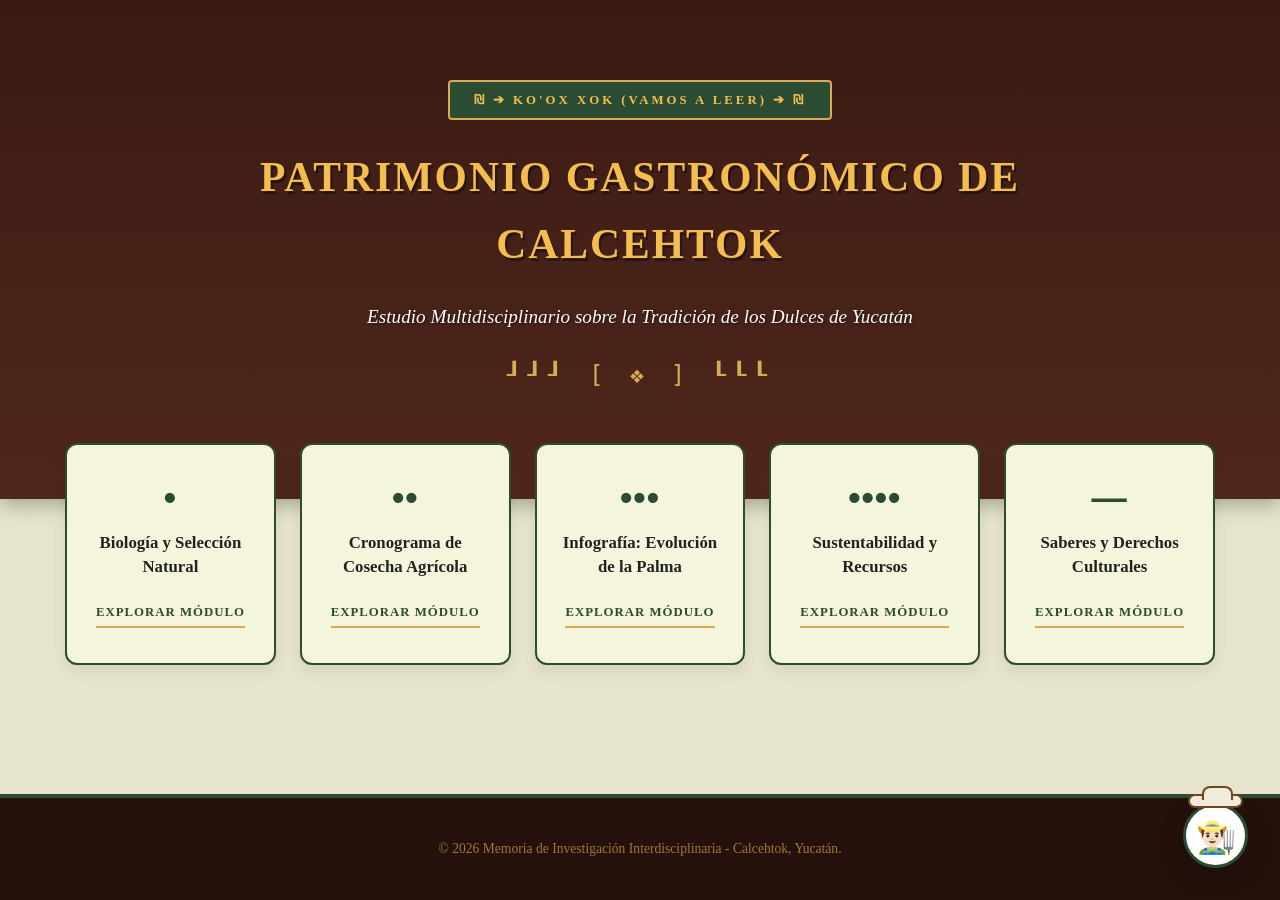
==== index.html @ 8e2a1af3 "Add files via upload" ====
<!DOCTYPE html>
<html lang="es">
<head>
    <meta charset="UTF-8">
    <meta name="viewport" content="width=device-width, initial-scale=1.0">
    <title>Patrimonio Gastronómico de Calcehtok</title>
    <link rel="stylesheet" href="estilos.css">
</head>
<body>

    <header>
        <h1>Patrimonio Gastronómico de Calcehtok</h1>
        <p>Estudio Multidisciplinario sobre la Tradición de los Dulces de Yucatán</p>
    </header>

    <!-- 🗺️ MENÚ DE ATAJOS CON NUMERACIÓN DE PUNTOS Y BARRAS MAYAS -->
    <main class="shortcuts-menu">
        
        <!-- ATAJO 1 -->
        <a href="biologia.html" class="shortcut-item">
            <div class="shortcut-info">
                <div class="shortcut-num">  •  </div>
                <div class="shortcut-title">Biología y Selección Natural</div>
            </div>
            <div class="shortcut-btn">Explorar Módulo</div>
        </a>

        <!-- ATAJO 2 -->
        <a href="cronograma.html" class="shortcut-item">
            <div class="shortcut-info">
                <div class="shortcut-num"> •• </div>
                <div class="shortcut-title">Cronograma de Cosecha Agrícola</div>
            </div>
            <div class="shortcut-btn">Explorar Módulo</div>
        </a>

        <!-- ATAJO 3 -->
        <a href="infografia.html" class="shortcut-item">
            <div class="shortcut-info">
                <div class="shortcut-num"> ••• </div>
                <div class="shortcut-title">Infografía: Evolución de la Palma</div>
            </div>
            <div class="shortcut-btn">Explorar Módulo</div>
        </a>

        <!-- ATAJO 4 -->
        <a href="sustentabilidad.html" class="shortcut-item">
            <div class="shortcut-info">
                <div class="shortcut-num">••••</div>
                <div class="shortcut-title">Sustentabilidad y Recursos</div>
            </div>
            <div class="shortcut-btn">Explorar Módulo</div>
        </a>

        <!-- ATAJO 5 -->
        <a href="comunidad.html" class="shortcut-item">
            <div class="shortcut-info">
                <div class="shortcut-num">  —  </div>
                <div class="shortcut-title">Saberes y Derechos Culturales</div>
            </div>
            <div class="shortcut-btn">Explorar Módulo</div>
        </a>

    </main>

    <!-- 🤠 ASISTENTE VIRTUAL: EL MESTIZO YUCATECO -->
    <div class="asistente-yucateco-container">
        <div class="bocadillo-yucateco" id="bocadillo-yucateco">
            <h4>¡Malas tardes, puruxón! 👋🤠</h4>
            <p>¡Bomborota de proyecto te aventaste! Soy tu compadre de Calcehtok. Aquí abajo organicé todos tus puntos bien chulos con el sistema de numeración de nuestros ancestros mayas.</p>
            <p style="margin-top: 0.5rem; font-size: 0.85rem; color: #6e4720;"><em>¡Haz clic en un módulo para empezar a boxear el conocimiento!</em></p>
        </div>
        <div class="avatar-yucateco" onclick="toggleYucateco()">
            <div class="sombrero-jipi"></div>
            <div class="guayabera-face">👨🏻‍🌾</div>
        </div>
    </div>

    <footer>
        <p>© 2026 Memoria de Investigación Interdisciplinaria - Calcehtok, Yucatán.</p>
    </footer>

    <script>
        function toggleYucateco() {
            var b = document.getElementById('bocadillo-yucateco');
            b.style.display = b.style.display === "block" ? "none" : "block";
        }
        // Se abre automáticamente a los 2 segundos para llamar la atención
        setTimeout(() => {
            document.getElementById('bocadillo-yucateco').style.display = 'block';
        }, 1500);
    </script>
</body>
</html>
---- estilos.css ----
/* CLON DEL ESTILO PREMUM + TOQUE MAYA YUCATECO */
:root {
    --header-gradient: linear-gradient(to bottom, #391a13, #50271c); 
    --gold-text: #f3be4e;         
    --gold-muted: #d9ab55;        
    --bg-cream: #e6e5cb;          
    --card-bg: #f5f4dc;           
    --border-green: #2b4c33;      /* Verde selva maya más vivo */
    --text-dark: #222222;         
    --transition: all 0.3s cubic-bezier(0.25, 0.8, 0.25, 1);
}

@import url('https://fonts.googleapis.com/css2?family=Cinzel:wght@700;900&family=Lora:ital,wght@0,500;0,700;1,400&display=swap');

* {
    box-sizing: border-box;
    margin: 0;
    padding: 0;
}

body {
    background-color: var(--bg-cream);
    color: var(--text-dark);
    font-family: 'Lora', Georgia, serif;
    line-height: 1.6;
    display: flex;
    flex-direction: column;
    min-height: 100vh;
}

/* HEADER CON GRECA GEOMÉTRICA MAYA */
header {
    background: var(--header-gradient);
    text-align: center;
    padding: 5rem 1.5rem 6.5rem 1.5rem;
    position: relative;
    box-shadow: 0 5px 20px rgba(0,0,0,0.3);
}

/* Cintillo flotante estilo herencia */
header::before {
    content: "₪ ➔ KO'OX XOK (VAMOS A LEER) ➔ ₪";
    display: inline-block;
    background-color: var(--border-green);
    color: var(--gold-text);
    font-family: 'Cinzel', serif;
    font-size: 0.8rem;
    font-weight: bold;
    letter-spacing: 3px;
    padding: 0.5rem 1.5rem;
    margin-bottom: 1.5rem;
    border-radius: 4px;
    border: 2px solid var(--gold-muted);
}

header h1 {
    font-family: 'Cinzel', serif;
    font-size: 2.6rem;
    color: var(--gold-text);
    text-transform: uppercase;
    letter-spacing: 2px;
    max-width: 900px;
    margin: 0 auto;
    text-shadow: 2px 3px 0px rgba(0,0,0,0.4);
}

/* 🧱 GARABATO / GRECA MAYA DE TRADICIÓN (Estilo ruinas Puuc) */
header::after {
    content: "┚┚┚ [ ❖ ] ┖┖┖";
    display: block;
    font-family: monospace;
    font-size: 1.5rem;
    color: var(--gold-muted);
    letter-spacing: 6px;
    margin-top: 1.5rem;
}

header p {
    font-style: italic;
    font-size: 1.2rem;
    color: #ffffff;
    max-width: 750px;
    margin: 1.5rem auto 0 auto;
    text-shadow: 1px 1px 2px rgba(0,0,0,0.5);
}

/* 🗺️ TABLERO DE ATAJOS EN COLUMNAS */
.shortcuts-menu {
    max-width: 1150px;
    width: 92%;
    margin: -3.5rem auto 4rem auto; 
    display: grid;
    grid-template-columns: repeat(auto-fit, minmax(210px, 1fr));
    gap: 1.5rem;
    z-index: 10;
}

/* TARJETAS RÚSTICAS DE ALTO IMPACTO */
.shortcut-item {
    background: var(--card-bg);
    border: 2px solid var(--border-green);
    border-radius: 12px;
    padding: 2.2rem 1.2rem;
    text-decoration: none;
    color: var(--text-dark);
    display: flex;
    flex-direction: column;
    align-items: center;
    text-align: center;
    justify-content: space-between;
    box-shadow: 0 6px 15px rgba(0,0,0,0.08);
    transition: var(--transition);
    position: relative;
}

.shortcut-item:hover {
    transform: translateY(-8px);
    box-shadow: 0 15px 25px rgba(57, 26, 19, 0.2);
    background: #fffdf0;
}

/* Detalle de garabato en las esquinas superiores de la tarjeta al hacer hover */
.shortcut-item:hover::before {
    content: "𒁂";
    position: absolute;
    top: 5px;
    left: 10px;
    font-size: 0.8rem;
    color: var(--gold-muted);
}

.shortcut-info {
    display: flex;
    flex-direction: column;
    align-items: center;
    width: 100%;
}

/* El número maya resaltado en grande */
.shortcut-num {
    font-family: sans-serif;
    color: var(--border-green);
    font-size: 2.2rem;
    font-weight: 900;
    margin-bottom: 0.5rem;
    letter-spacing: 1px;
    line-height: 1;
}

.shortcut-item:hover .shortcut-num {
    color: #bd8e32;
    transform: scale(1.1);
}

.shortcut-title {
    font-family: 'Cinzel', serif;
    font-size: 1.05rem;
    font-weight: 900;
    color: var(--text-dark);
    line-height: 1.4;
    margin-top: 0.5rem;
    margin-bottom: 1.5rem;
}

/* El botón llamativo institucional */
.shortcut-btn {
    font-family: 'Cinzel', serif;
    font-size: 0.8rem;
    font-weight: bold;
    color: var(--border-green);
    text-transform: uppercase;
    letter-spacing: 1px;
    border-bottom: 2px solid var(--gold-muted);
    padding-bottom: 3px;
    transition: var(--transition);
}

.shortcut-item:hover .shortcut-btn {
    color: #bd8e32;
    border-color: var(--border-green);
}

/* 📄 CONTENEDOR DE PÁGINAS INTERNAS CON DETALLES PUUC */
.content-container {
    max-width: 900px;
    width: 92%;
    margin: 3rem auto 5rem auto;
    background-color: var(--card-bg);
    padding: 3.5rem;
    border: 2px solid var(--border-green);
    border-radius: 12px;
    box-shadow: 0 5px 20px rgba(0,0,0,0.05);
}

.btn-regresar {
    display: inline-block;
    text-decoration: none;
    font-family: 'Cinzel', serif;
    background: var(--border-green);
    color: var(--bg-cream);
    padding: 0.6rem 1.4rem;
    font-size: 0.8rem;
    text-transform: uppercase;
    border-radius: 4px;
    margin-bottom: 2.5rem;
    font-weight: bold;
    transition: var(--transition);
}

.btn-regresar:hover {
    background: #391a13;
    color: var(--gold-text);
}

.content-container h2 {
    font-family: 'Cinzel', serif;
    font-size: 2.2rem;
    color: #391a13;
    margin-bottom: 1rem;
    text-align: center;
}

/* Greca decorativa intermedia para separar textos */
.content-container h2::after {
    content: "┚■┖■┚ [ ❖ ] ┖■┚■┖";
    display: block;
    font-family: monospace;
    font-size: 1rem;
    color: var(--gold-muted);
    margin-top: 0.5rem;
}

.content-container h3 {
    font-family: 'Cinzel', serif;
    margin: 2rem 0 0.8rem 0;
    font-size: 1.3rem;
    color: var(--border-green);
    border-bottom: 2px dashed rgba(68, 93, 74, 0.3);
    padding-bottom: 0.4rem;
}

.content-container p {
    font-size: 1.1rem;
    color: #2b1a08;
    margin-bottom: 1.5rem;
    text-align: justify;
}

/* TABLAS Y OTROS ELEMENTOS INTERNOS */
table { width: 100%; border-collapse: collapse; margin: 2rem 0; background: #fffdf0; }
th, td { padding: 1rem; border: 2px solid var(--border-green); font-size: 1rem; }
th { background-color: var(--border-green); color: white; font-family: 'Cinzel', serif; }
tr:nth-child(even) { background-color: rgba(43, 76, 51, 0.05); }

.sub-card { background: rgba(43, 76, 51, 0.04); border-left: 5px solid var(--border-green); padding: 1.2rem; }
.list-bullet li { margin-left: 1.5rem; margin-bottom: 0.5rem; }

/* 🤠 CONSTRUCCIÓN DEL ASISTENTE MESTIZO YUCATECO */
.asistente-yucateco-container {
    position: fixed;
    bottom: 2rem;
    right: 2rem;
    z-index: 4000;
    display: flex;
    flex-direction: column;
    align-items: flex-end;
}

.avatar-yucateco {
    width: 65px;
    height: 65px;
    background: #ffffff;
    border: 3px solid var(--border-green);
    border-radius: 50%;
    box-shadow: 0 8px 25px rgba(0,0,0,0.2);
    cursor: pointer;
    position: relative;
    display: flex;
    align-items: center;
    justify-content: center;
    transition: var(--transition);
}

/* Sombrero vaquero/jipi de tejido yucateco hecho con puros bordes */
.sombrero-jipi {
    position: absolute;
    top: -12px;
    width: 55px;
    height: 14px;
    background: #f1ebd9;
    border: 2px solid #6e4720;
    border-radius: 20px;
}
.sombrero-jipi::before {
    content: "";
    position: absolute;
    top: -10px;
    left: 12px;
    width: 27px;
    height: 12px;
    background: #f1ebd9;
    border: 2px solid #6e4720;
    border-bottom: none;
    border-radius: 8px 8px 0 0;
}

.guayabera-face {
    font-size: 2rem;
    margin-top: 5px;
}

.avatar-yucateco:hover {
    transform: scale(1.1) rotate(4deg);
    border-color: var(--gold-text);
}

/* Bocadillo regional */
.bocadillo-yucateco {
    background: #fffdf5;
    border: 3px solid var(--border-green);
    border-radius: 16px;
    padding: 1.2rem;
    width: 320px;
    box-shadow: 0 10px 30px rgba(0,0,0,0.15);
    margin-bottom: 1rem;
    display: none;
    animation: popIn 0.3s ease-out;
}

.bocadillo-yucateco h4 {
    font-family: 'Cinzel', serif;
    color: #391a13;
    margin-bottom: 0.4rem;
    border-bottom: 2px dashed var(--gold-muted);
}

.bocadillo-yucateco p {
    font-size: 0.95rem;
    color: var(--text-dark);
    line-height: 1.4;
}

@keyframes popIn {
    from { transform: scale(0.8); opacity: 0; }
    to { transform: scale(1); opacity: 1; }
}

footer { background-color: #24110c; color: rgba(243, 190, 78, 0.6); text-align: center; padding: 2.5rem 1rem; margin-top: auto; font-size: 0.85rem; font-family: 'Cinzel', serif; border-top: 4px solid var(--border-green); }
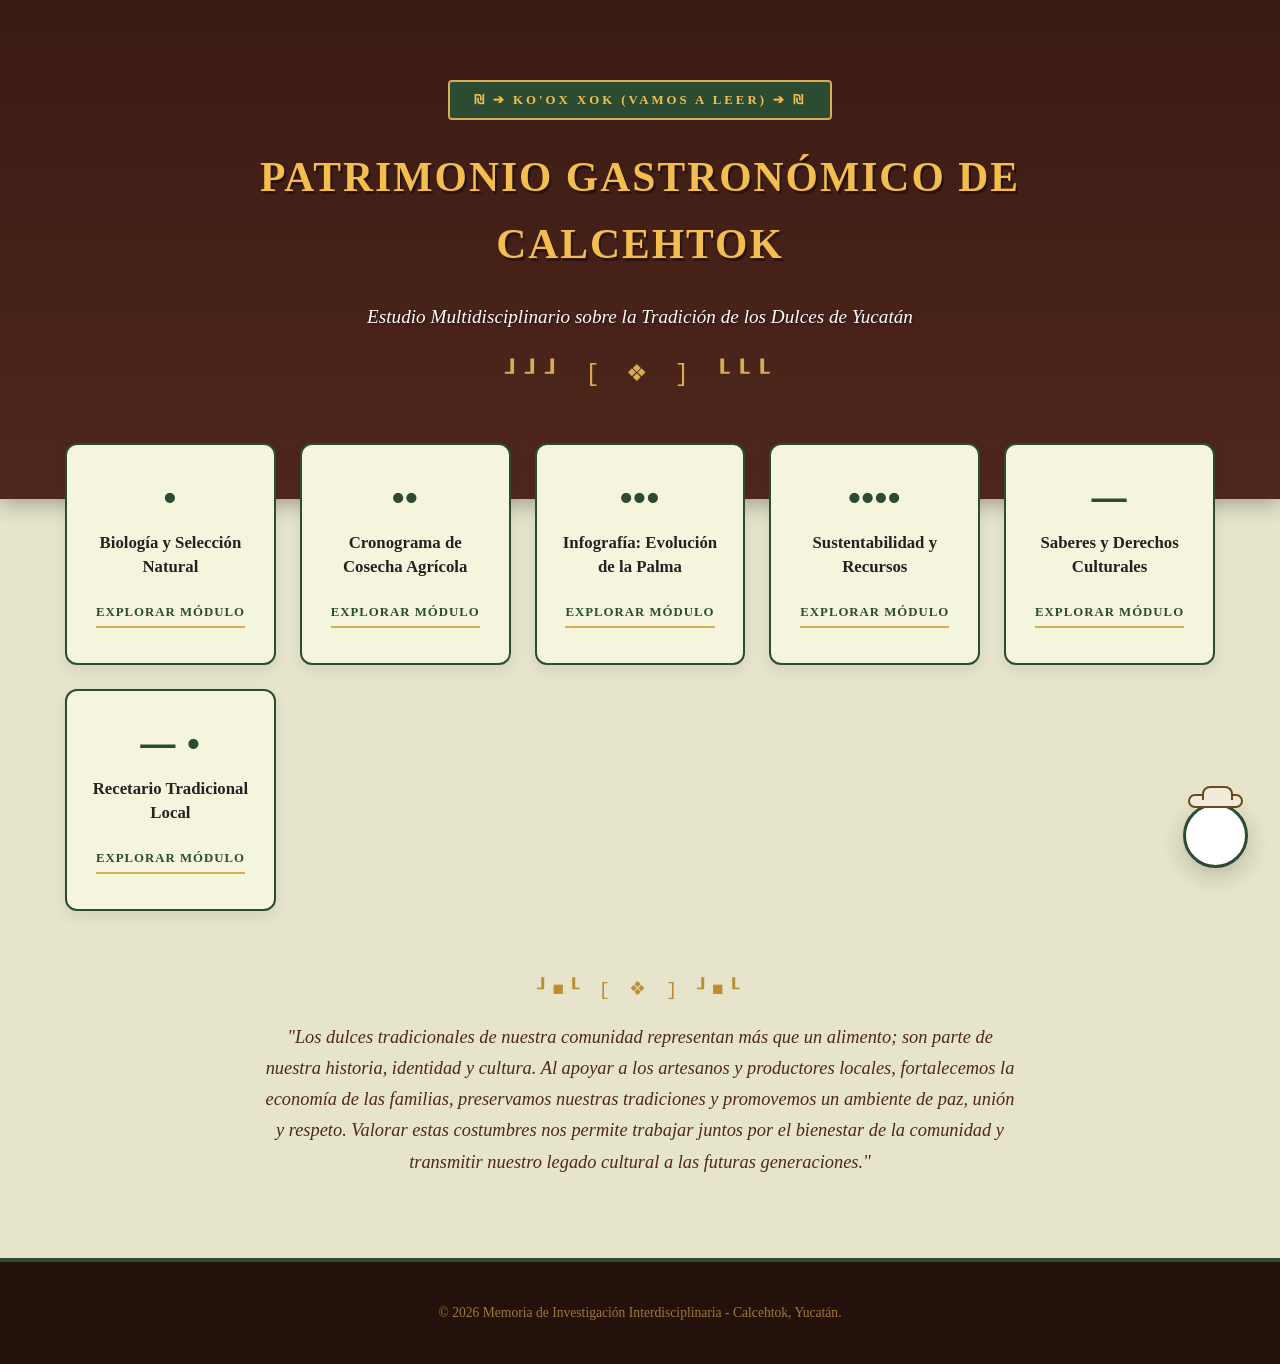
==== commit de5f0682: "Add files via upload" ====
--- a/index.html
+++ b/index.html
@@ -13,7 +13,7 @@
         <p>Estudio Multidisciplinario sobre la Tradición de los Dulces de Yucatán</p>
     </header>
 
-    <!-- 🗺️ MENÚ DE ATAJOS CON NUMERACIÓN DE PUNTOS Y BARRAS MAYAS -->
+    <!-- MENÚ DE ATAJOS CON NUMERACIÓN DE PUNTOS Y BARRAS MAYAS -->
     <main class="shortcuts-menu">
         
         <!-- ATAJO 1 -->
@@ -61,18 +61,35 @@
             <div class="shortcut-btn">Explorar Módulo</div>
         </a>
 
+        <!-- ATAJO 6: NUEVO APARTADO DE RECETAS -->
+        <a href="recetas.html" class="shortcut-item">
+            <div class="shortcut-info">
+                <div class="shortcut-num"> — • </div>
+                <div class="shortcut-title">Recetario Tradicional Local</div>
+            </div>
+            <div class="shortcut-btn">Explorar Módulo</div>
+        </a>
+
     </main>
 
-    <!-- 🤠 ASISTENTE VIRTUAL: EL MESTIZO YUCATECO -->
+    <!-- REFLEXIÓN COMUNITARIA DE PAZ -->
+    <div style="max-width: 850px; margin: 0 auto 5rem auto; padding: 0 1.5rem; text-align: center;">
+        <div style="font-family: monospace; font-size: 1.2rem; color: #bd8e32; letter-spacing: 4px; margin-bottom: 1rem;">┚■┖ [ ❖ ] ┚■┖</div>
+        <p style="font-family: 'Lora', Georgia, serif; font-size: 1.15rem; font-style: italic; color: #50271c; line-height: 1.7; max-width: 750px; margin: 0 auto;">
+            "Los dulces tradicionales de nuestra comunidad representan más que un alimento; son parte de nuestra historia, identidad y cultura. Al apoyar a los artesanos y productores locales, fortalecemos la economía de las familias, preservamos nuestras tradiciones y promovemos un ambiente de paz, unión y respeto. Valorar estas costumbres nos permite trabajar juntos por el bienestar de la comunidad y transmitir nuestro legado cultural a las futuras generaciones."
+        </p>
+    </div>
+
+    <!-- ASISTENTE VIRTUAL: EL MESTIZO YUCATECO -->
     <div class="asistente-yucateco-container">
         <div class="bocadillo-yucateco" id="bocadillo-yucateco">
-            <h4>¡Malas tardes, puruxón! 👋🤠</h4>
-            <p>¡Bomborota de proyecto te aventaste! Soy tu compadre de Calcehtok. Aquí abajo organicé todos tus puntos bien chulos con el sistema de numeración de nuestros ancestros mayas.</p>
-            <p style="margin-top: 0.5rem; font-size: 0.85rem; color: #6e4720;"><em>¡Haz clic en un módulo para empezar a boxear el conocimiento!</em></p>
+            <h4>Buenas tardes</h4>
+            <p>Bienvenidos al portal de Calcehtok. Aquí abajo organicé todos tus puntos bien estructurados con el sistema de numeración de nuestros ancestros mayas.</p>
+            <p style="margin-top: 0.5rem; font-size: 0.85rem; color: #6e4720;"><em>Haz clic en un módulo para empezar a explorar el conocimiento.</em></p>
         </div>
         <div class="avatar-yucateco" onclick="toggleYucateco()">
             <div class="sombrero-jipi"></div>
-            <div class="guayabera-face">👨🏻‍🌾</div>
+            <div class="guayabera-face"></div>
         </div>
     </div>
 
@@ -85,7 +102,6 @@
             var b = document.getElementById('bocadillo-yucateco');
             b.style.display = b.style.display === "block" ? "none" : "block";
         }
-        // Se abre automáticamente a los 2 segundos para llamar la atención
         setTimeout(() => {
             document.getElementById('bocadillo-yucateco').style.display = 'block';
         }, 1500);
